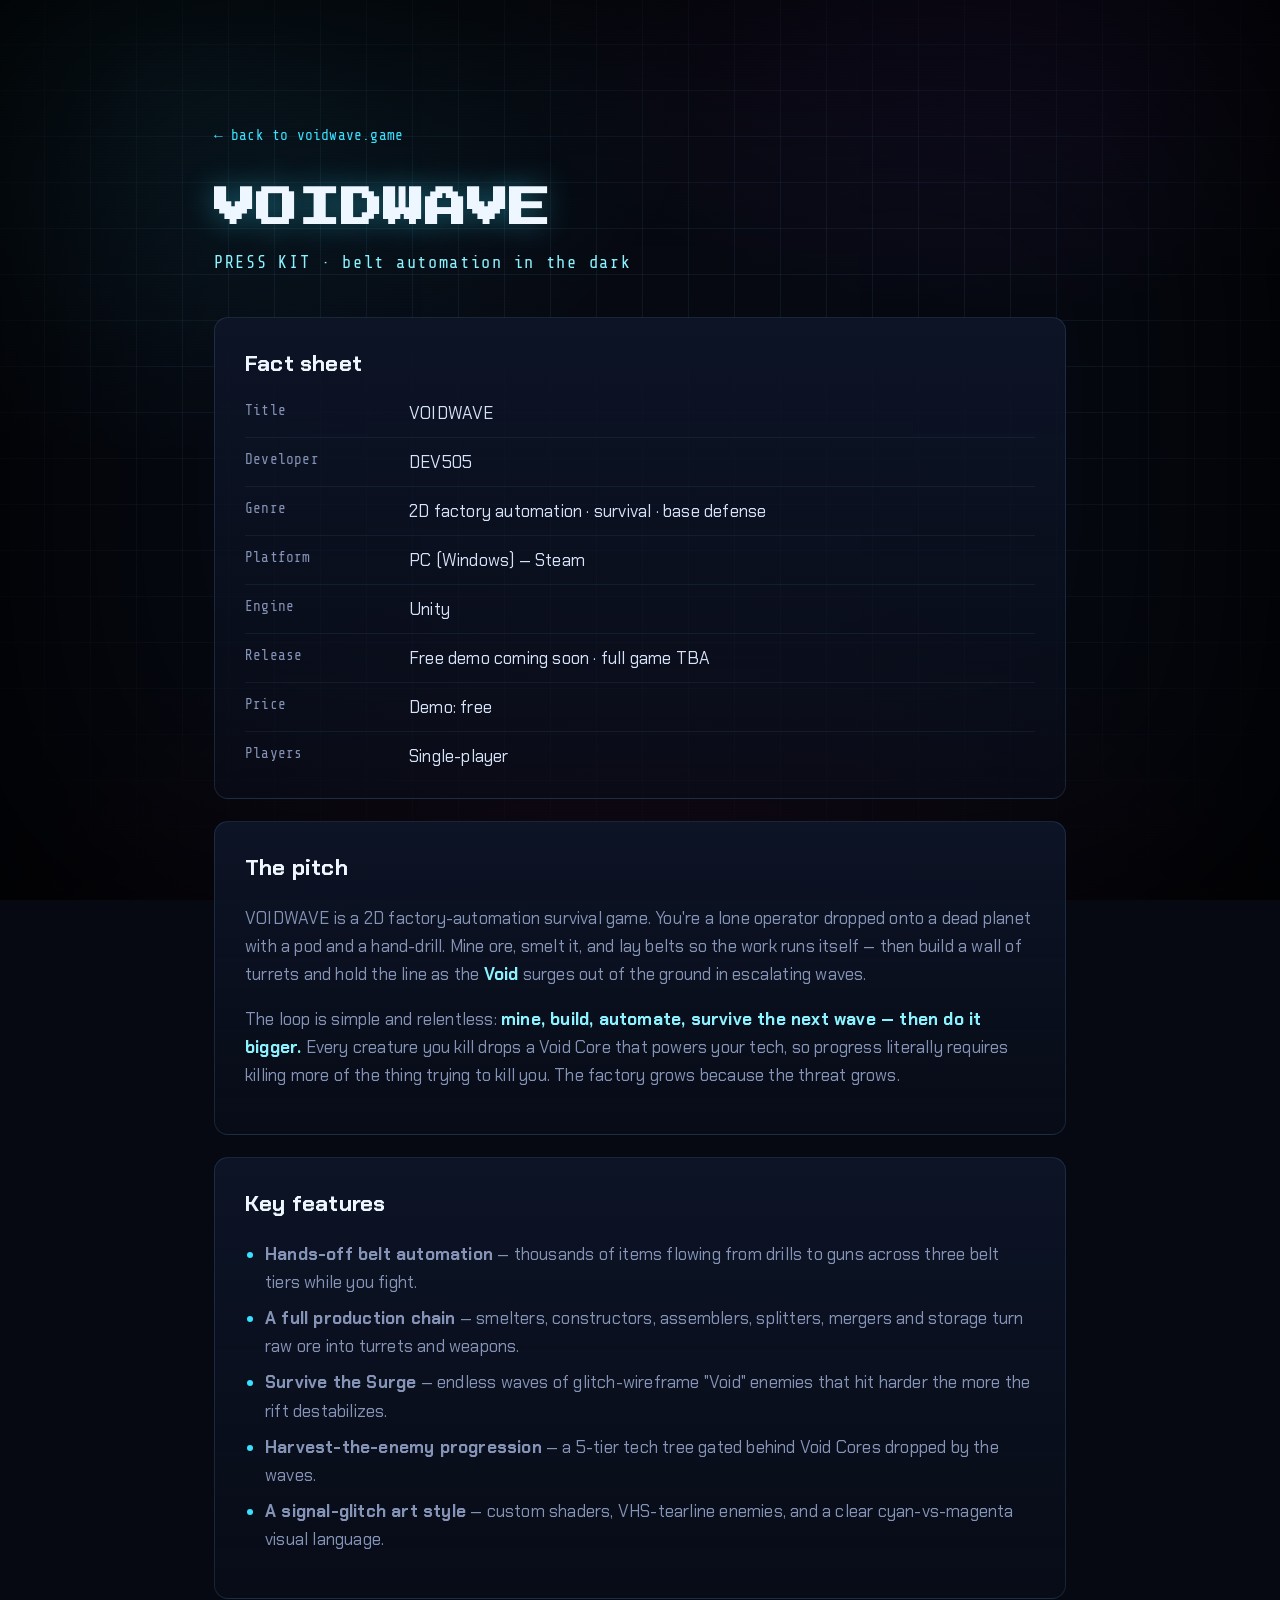
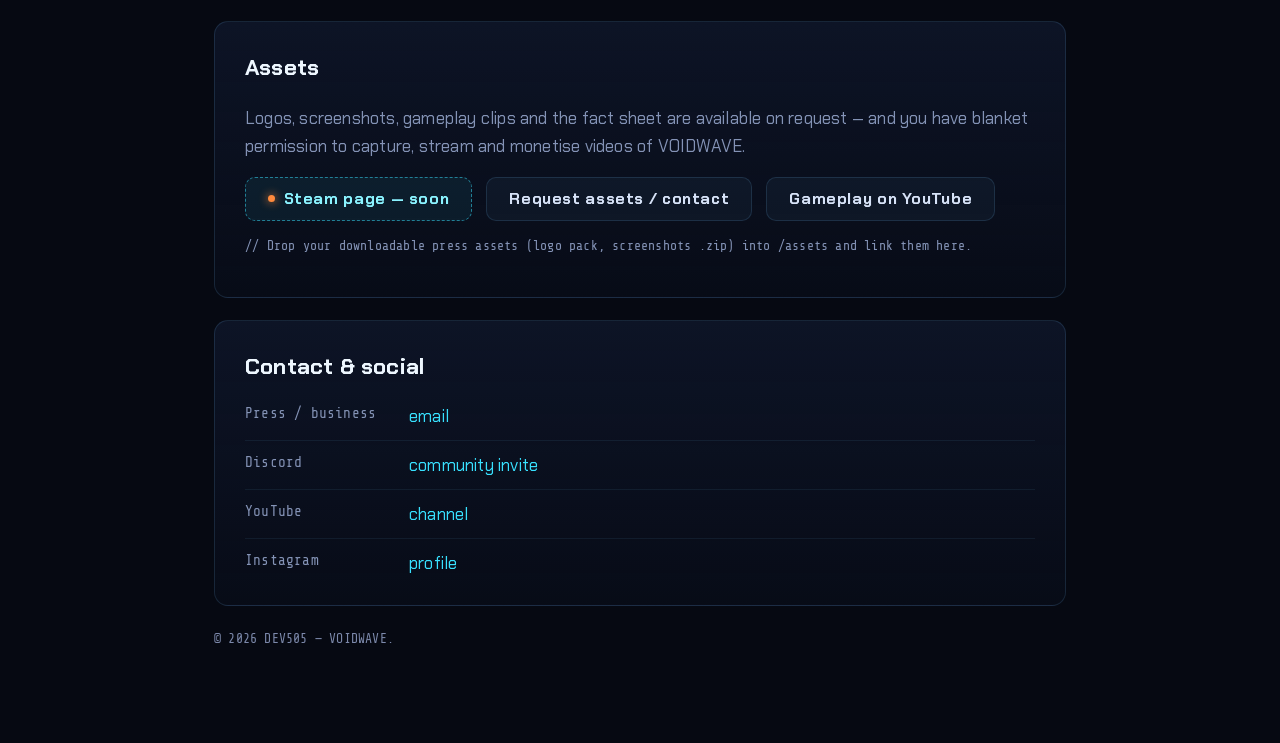
==== presskit.html @ dd219e82 "changed descriotion" ====
<!DOCTYPE html>
<html lang="en">
<head>
  <meta charset="UTF-8" />
  <meta name="viewport" content="width=device-width, initial-scale=1.0" />
  <title>VOIDWAVE — Press Kit</title>
  <meta name="description" content="Press kit for VOIDWAVE — a 2D factory-automation survival game. Fact sheet, description, features, and assets for press and content creators." />
  <meta name="theme-color" content="#060912" />
  <link rel="icon" type="image/svg+xml" href="assets/img/favicon.svg" />
  <link rel="preconnect" href="https://fonts.googleapis.com" />
  <link rel="preconnect" href="https://fonts.gstatic.com" crossorigin />
  <link href="https://fonts.googleapis.com/css2?family=Press+Start+2P&family=Chakra+Petch:wght@400;500;600;700&family=Share+Tech+Mono&display=swap" rel="stylesheet" />
  <link rel="stylesheet" href="css/style.css?v=202606302153" />
  <style>
    .pk-wrap { max-width: 900px; margin-inline: auto; padding: 120px 24px 80px; }
    .pk-back { font-family: var(--font-mono); color: var(--cyan); font-size: .9rem; }
    .pk-back:hover { color: var(--cyan-bri); }
    .pk-title { font-family: var(--font-disp); color: var(--white); font-size: clamp(1.6rem,5vw,2.6rem);
      margin: 26px 0 6px; text-shadow: 0 0 30px rgba(56,225,255,.4); }
    .pk-sub { font-family: var(--font-mono); color: var(--cyan-bri); letter-spacing: .1em; margin: 0 0 40px; }
    .pk-block { border: 1px solid var(--line); border-radius: var(--radius); padding: 28px 30px; margin-bottom: 22px;
      background: linear-gradient(180deg, var(--panel), rgba(10,15,29,.5)); }
    .pk-block h2 { font-family: var(--font-ui); font-weight: 700; color: var(--white); font-size: 1.4rem; margin: 0 0 16px; }
    .pk-facts { list-style: none; margin: 0; padding: 0; display: grid; gap: 10px; }
    .pk-facts li { display: grid; grid-template-columns: 150px 1fr; gap: 14px; border-top: 1px solid var(--line-soft); padding-top: 10px; }
    .pk-facts li:first-child { border-top: 0; padding-top: 0; }
    .pk-facts b { color: var(--muted); font-weight: 500; font-family: var(--font-mono); font-size: .9rem; }
    .pk-facts span { color: var(--text); }
    .pk-block p { color: var(--muted); }
    .pk-block p strong { color: var(--cyan-bri); }
    .pk-list { color: var(--muted); padding-left: 20px; }
    .pk-list li { margin-bottom: 8px; }
    .pk-list li::marker { color: var(--cyan); }
    .pk-assets { display: flex; gap: 14px; flex-wrap: wrap; }
    .pk-note { font-family: var(--font-mono); font-size: .82rem; color: var(--dim); margin-top: 14px; }
  </style>
</head>
<body>
  <div class="bg" aria-hidden="true">
    <div class="bg-grid"></div>
    <div class="bg-scanlines"></div>
    <div class="bg-vignette"></div>
  </div>

  <div class="pk-wrap">
    <a class="pk-back" href="index.html">← back to voidwave.game</a>
    <h1 class="pk-title">VOIDWAVE</h1>
    <p class="pk-sub">PRESS KIT · belt automation in the dark</p>

    <div class="pk-block">
      <h2>Fact sheet</h2>
      <ul class="pk-facts">
        <li><b>Title</b><span>VOIDWAVE</span></li>
        <li><b>Developer</b><span data-studio>DEV505</span></li>
        <li><b>Genre</b><span>2D factory automation · survival · base defense</span></li>
        <li><b>Platform</b><span>PC (Windows) — Steam</span></li>
        <li><b>Engine</b><span>Unity</span></li>
        <li><b>Release</b><span>Free demo coming soon · full game TBA</span></li>
        <li><b>Price</b><span>Demo: free</span></li>
        <li><b>Players</b><span>Single-player</span></li>
      </ul>
    </div>

    <div class="pk-block">
      <h2>The pitch</h2>
      <p>VOIDWAVE is a 2D factory-automation survival game. You're a lone operator dropped onto a
        dead planet with a pod and a hand-drill. Mine ore, smelt it, and lay belts so the work runs
        itself — then build a wall of turrets and hold the line as the <strong>Void</strong> surges
        out of the ground in escalating waves.</p>
      <p>The loop is simple and relentless: <strong>mine, build, automate, survive the next wave —
        then do it bigger.</strong> Every creature you kill drops a Void Core that powers your tech,
        so progress literally requires killing more of the thing trying to kill you. The factory
        grows because the threat grows.</p>
    </div>

    <div class="pk-block">
      <h2>Key features</h2>
      <ul class="pk-list">
        <li><strong>Hands-off belt automation</strong> — thousands of items flowing from drills to guns across three belt tiers while you fight.</li>
        <li><strong>A full production chain</strong> — smelters, constructors, assemblers, splitters, mergers and storage turn raw ore into turrets and weapons.</li>
        <li><strong>Survive the Surge</strong> — endless waves of glitch-wireframe "Void" enemies that hit harder the more the rift destabilizes.</li>
        <li><strong>Harvest-the-enemy progression</strong> — a 5-tier tech tree gated behind Void Cores dropped by the waves.</li>
        <li><strong>A signal-glitch art style</strong> — custom shaders, VHS-tearline enemies, and a clear cyan-vs-magenta visual language.</li>
      </ul>
    </div>

    <div class="pk-block">
      <h2>Assets</h2>
      <p>Logos, screenshots, gameplay clips and the fact sheet are available on request — and you have
        blanket permission to capture, stream and monetise videos of VOIDWAVE.</p>
      <div class="pk-assets">
        <a class="btn btn-primary" data-link="steam" data-soon="Steam page — soon" href="#" target="_blank" rel="noopener"><span class="btn-label">Steam page</span></a>
        <a class="btn btn-ghost" data-link="press" href="#">Request assets / contact</a>
        <a class="btn btn-ghost" data-link="youtube" href="#" target="_blank" rel="noopener">Gameplay on YouTube</a>
      </div>
      <p class="pk-note">// Drop your downloadable press assets (logo pack, screenshots .zip) into /assets and link them here.</p>
    </div>

    <div class="pk-block">
      <h2>Contact &amp; social</h2>
      <ul class="pk-facts">
        <li><b>Press / business</b><span><a data-link="press" href="#" style="color:var(--cyan)">email</a></span></li>
        <li><b>Discord</b><span><a data-link="discord" href="#" target="_blank" rel="noopener" style="color:var(--cyan)">community invite</a></span></li>
        <li><b>YouTube</b><span><a data-link="youtube" href="#" target="_blank" rel="noopener" style="color:var(--cyan)">channel</a></span></li>
        <li><b>Instagram</b><span><a data-link="instagram" href="#" target="_blank" rel="noopener" style="color:var(--cyan)">profile</a></span></li>
      </ul>
    </div>

    <p class="pk-note">© <span id="year">2026</span> <span data-studio>DEV505</span> — VOIDWAVE.</p>
  </div>

  <script src="js/config.js?v=202606302153"></script>
  <script src="js/main.js?v=202606302153"></script>
</body>
</html>
---- css/style.css ----
/* =====================================================================
   VOIDWAVE — landing page styles
   Color language (from the game): cyan = your infrastructure,
   magenta/purple = the Void, orange = heat & smelting.
   ===================================================================== */

:root {
  --bg:        #060912;
  --bg-2:      #0a0f1d;
  --panel:     #0d1426;
  --panel-2:   #111a30;
  --line:      rgba(120, 200, 255, 0.14);
  --line-soft: rgba(120, 200, 255, 0.08);

  --cyan:      #38e1ff;
  --cyan-bri:  #8af3ff;
  --magenta:   #ff2d9b;
  --pink:      #ff5bb0;
  --purple:    #a44bff;
  --orange:    #ff8a3d;

  --text:      #d6e2f7;
  --muted:     #8493b6;
  --dim:       #7c89ab; /* AA-contrast on --bg for small text */
  --white:     #eef7ff;

  --maxw: 1180px;
  --radius: 14px;
  --ease: cubic-bezier(.2, .7, .2, 1);

  --font-disp: 'Press Start 2P', monospace;
  --font-ui:   'Chakra Petch', system-ui, sans-serif;
  --font-mono: 'Share Tech Mono', ui-monospace, monospace;
}

* { box-sizing: border-box; }

html { scroll-behavior: smooth; }

body {
  margin: 0;
  background: var(--bg);
  color: var(--text);
  font-family: var(--font-ui);
  font-size: 17px;
  line-height: 1.65;
  letter-spacing: .2px;
  overflow-x: hidden;
  -webkit-font-smoothing: antialiased;
}

img, video { display: block; max-width: 100%; }
a { color: inherit; text-decoration: none; }

.wrap { width: 100%; max-width: var(--maxw); margin-inline: auto; padding-inline: 24px; }

.skip-link {
  position: fixed; top: -60px; left: 16px; z-index: 200;
  background: var(--cyan); color: #04121a; padding: 10px 16px;
  border-radius: 8px; font-weight: 700; transition: top .2s;
}
.skip-link:focus { top: 16px; }

:focus-visible { outline: 2px solid var(--cyan); outline-offset: 3px; border-radius: 4px; }

/* ============ ambient background ============ */
.bg { position: fixed; inset: 0; z-index: -2; overflow: hidden;
  background:
    radial-gradient(900px 600px at 78% -5%, rgba(164,75,255,.12), transparent 60%),
    radial-gradient(1000px 700px at 12% 8%, rgba(56,225,255,.10), transparent 55%),
    radial-gradient(1200px 900px at 50% 120%, rgba(255,45,155,.10), transparent 60%),
    var(--bg);
}
.bg-grid {
  position: absolute; inset: -2px;
  background-image:
    linear-gradient(var(--line-soft) 1px, transparent 1px),
    linear-gradient(90deg, var(--line-soft) 1px, transparent 1px);
  background-size: 46px 46px;
  mask-image: radial-gradient(ellipse 90% 80% at 50% 30%, #000 40%, transparent 100%);
}
.bg-blocks { position: absolute; inset: 0; }
.bg-blocks i {
  position: absolute; display: block; border: 1px solid rgba(120,200,255,.18);
  background: rgba(120,200,255,.03); animation: drift linear infinite;
}
@keyframes drift {
  from { transform: translateY(20px); opacity: 0; }
  10%  { opacity: .7; }
  90%  { opacity: .7; }
  to   { transform: translateY(-110vh); opacity: 0; }
}
.bg-scanlines {
  position: absolute; inset: 0; pointer-events: none; opacity: .35;
  background: repeating-linear-gradient(transparent 0 2px, rgba(0,0,0,.22) 2px 3px);
  mix-blend-mode: overlay;
}
.bg-vignette { position: absolute; inset: 0; pointer-events: none;
  box-shadow: inset 0 0 360px 60px rgba(0,0,0,.85); }

/* ============ buttons ============ */
.btn {
  --c: var(--cyan);
  display: inline-flex; align-items: center; gap: .55em;
  font-family: var(--font-ui); font-weight: 700; font-size: .98rem;
  letter-spacing: .04em; line-height: 1;
  padding: 13px 22px; border-radius: 10px; cursor: pointer;
  border: 1px solid transparent; transition: transform .18s var(--ease), box-shadow .2s, background .2s;
  white-space: nowrap;
}
.btn-lg { padding: 17px 30px; font-size: 1.05rem; }
.btn-ico { color: inherit; font-size: .85em; transform: translateY(-1px); }

.btn-primary {
  color: #06101a;
  background: linear-gradient(135deg, var(--cyan), #34c8ff 55%, var(--cyan-bri));
  box-shadow: 0 0 0 1px rgba(138,243,255,.5), 0 10px 30px -8px rgba(56,225,255,.6);
}
.btn-primary:hover { transform: translateY(-2px); box-shadow: 0 0 0 1px rgba(138,243,255,.8), 0 16px 40px -8px rgba(56,225,255,.75); }

.btn-ghost {
  color: var(--text);
  background: rgba(120,200,255,.05);
  border-color: var(--line);
}
.btn-ghost:hover { transform: translateY(-2px); border-color: var(--cyan); color: var(--white); background: rgba(56,225,255,.1); }

.btn-wishlist {
  color: #06101a; background: linear-gradient(135deg, var(--cyan), var(--cyan-bri));
  padding: 10px 16px; font-size: .9rem;
  box-shadow: 0 0 22px -6px rgba(56,225,255,.7);
}
.btn-wishlist:hover { transform: translateY(-1px); }

/* "Coming soon" Steam state (set steamLive:true in config to switch to a live link) */
.btn.is-soon {
  cursor: default; color: var(--cyan-bri);
  background: rgba(56,225,255,.07);
  border: 1px dashed rgba(56,225,255,.5);
  box-shadow: none;
}
.btn.is-soon:hover { transform: none; box-shadow: none; background: rgba(56,225,255,.07); }
.btn.is-soon .btn-ico { display: none; }
.btn.is-soon::before {
  content: ''; flex: none; width: 7px; height: 7px; border-radius: 50%;
  background: var(--orange); box-shadow: 0 0 10px var(--orange);
  animation: blink 1.6s steps(1) infinite;
}

/* ============ nav ============ */
.nav {
  position: fixed; top: 0; left: 0; right: 0; z-index: 100;
  transition: background .3s, border-color .3s, backdrop-filter .3s;
  border-bottom: 1px solid transparent;
}
.nav.scrolled {
  background: rgba(8,12,22,.82); backdrop-filter: blur(12px);
  border-bottom-color: var(--line);
}
.nav-inner {
  max-width: var(--maxw); margin-inline: auto; padding: 14px 24px;
  display: flex; align-items: center; gap: 22px;
}
.brand { display: inline-flex; align-items: center; gap: 12px; }
.brand-ring {
  width: 20px; height: 20px; border-radius: 50%; flex: none;
  border: 2px solid var(--cyan-bri);
  background: radial-gradient(circle at 50% 50%, #fff 0 18%, var(--pink) 30%, var(--purple) 60%, #160024 100%);
  box-shadow: 0 0 14px -2px var(--cyan), inset 0 0 6px rgba(0,0,0,.6);
}
.brand-name {
  font-family: var(--font-disp); font-size: .82rem; letter-spacing: .08em;
  color: var(--white); text-shadow: 0 0 16px rgba(56,225,255,.55);
}
.nav-menu { display: flex; align-items: center; flex: 1; gap: 22px; }
.nav-links { display: flex; gap: 26px; margin-right: auto; }
.nav-links a {
  font-size: .95rem; color: var(--muted); font-weight: 500;
  position: relative; padding: 4px 0; transition: color .2s;
}
.nav-links a::after {
  content: ''; position: absolute; left: 0; bottom: -2px; height: 2px; width: 0;
  background: var(--cyan); transition: width .25s var(--ease); box-shadow: 0 0 8px var(--cyan);
}
.nav-links a:hover { color: var(--white); }
.nav-links a:hover::after { width: 100%; }
.nav-actions { display: flex; align-items: center; gap: 14px; }
.social-ico {
  color: var(--muted); display: inline-grid; place-items: center;
  width: 34px; height: 34px; border-radius: 8px; transition: color .2s, background .2s, transform .2s;
}
.social-ico:hover { color: var(--white); background: rgba(120,200,255,.08); transform: translateY(-2px); }

/* pixel-art icons (sprite referenced via <use>) */
.px-defs { position: absolute; width: 0; height: 0; overflow: hidden; }
.px-ico { display: block; color: inherit; shape-rendering: crispEdges; image-rendering: pixelated; }

.nav-burger {
  display: none; flex-direction: column; gap: 5px; width: 42px; height: 38px;
  background: none; border: 1px solid var(--line); border-radius: 9px; cursor: pointer;
  align-items: center; justify-content: center;
}
.nav-burger span { width: 18px; height: 2px; background: var(--text); transition: .25s; }
.nav-burger[aria-expanded="true"] span:nth-child(1) { transform: translateY(7px) rotate(45deg); }
.nav-burger[aria-expanded="true"] span:nth-child(2) { opacity: 0; }
.nav-burger[aria-expanded="true"] span:nth-child(3) { transform: translateY(-7px) rotate(-45deg); }

/* ============ hero ============ */
.hero {
  position: relative; min-height: 100svh;
  display: flex; flex-direction: column; align-items: center; justify-content: center;
  text-align: center; padding: 120px 24px 80px; overflow: hidden;
}
.hero-media { position: absolute; inset: 0; z-index: -1; }
.hero-video {
  position: absolute; inset: 0; width: 100%; height: 100%; object-fit: cover;
  opacity: .32; filter: saturate(1.15) contrast(1.05);
  animation: heroFade 1.6s var(--ease) both;
}
@keyframes heroFade { from { opacity: 0; } to { opacity: .32; } }
.hero-media-fade {
  position: absolute; inset: 0; z-index: 1;
  background:
    radial-gradient(closest-side at 50% 44%, transparent 30%, rgba(6,9,18,.55) 75%, var(--bg) 100%),
    linear-gradient(to bottom, rgba(6,9,18,.5), transparent 30% 60%, var(--bg) 96%);
}

/* WebGL black-hole layer (progressive enhancement over the CSS .void-ring) */
.hero-shader {
  position: absolute; inset: 0; width: 100%; height: 100%;
  display: block; opacity: 0; pointer-events: none;
  transition: opacity 1.2s var(--ease);
}
.shader-on .hero-shader { opacity: 1; }
.shader-on .hero-video  { opacity: 0; }          /* still decoding — feeds the shader as a texture */
.shader-on .void-ring   { display: none; }       /* shader draws its own ring */

/* the void ring — a pure-CSS black hole */
.void-ring {
  position: absolute; top: 42%; left: 50%; translate: -50% -50%;
  width: min(620px, 86vw); aspect-ratio: 1; z-index: -1; pointer-events: none;
}
.void-ring .vr-orbit, .void-ring .vr-glow, .void-ring .vr-core {
  position: absolute; inset: 0; margin: auto; border-radius: 50%;
}
.vr-orbit {
  border: 2px solid rgba(170,240,255,.85);
  box-shadow: 0 0 60px 6px rgba(56,225,255,.55), inset 0 0 50px 4px rgba(56,225,255,.35);
  animation: ringSpin 26s linear infinite, ringPulse 6s ease-in-out infinite;
}
.vr-glow {
  width: 46%; height: 46%;
  background: radial-gradient(circle, rgba(255,91,176,.55), rgba(164,75,255,.25) 55%, transparent 72%);
  filter: blur(8px); animation: ringPulse 5s ease-in-out infinite;
}
.vr-core {
  width: 30%; height: 30%;
  background: radial-gradient(circle at 50% 50%, #fff 0 12%, var(--pink) 26%, var(--purple) 55%, #12001f 78%, transparent 82%);
  box-shadow: 0 0 60px 10px rgba(255,45,155,.45);
}
.vr-core::after {
  content: ''; position: absolute; inset: 0; margin: auto; width: 16%; height: 16%;
  background: #060009; border-radius: 50%; box-shadow: 0 0 18px 3px rgba(0,0,0,.9);
}
@keyframes ringSpin { to { transform: rotate(360deg); } }
@keyframes ringPulse { 0%,100% { opacity: .85; } 50% { opacity: 1; filter: brightness(1.18); } }

.hero-content { position: relative; max-width: 760px; }
.eyebrow {
  display: inline-flex; align-items: center; gap: 9px;
  font-family: var(--font-mono); font-size: .8rem; letter-spacing: .28em; text-transform: uppercase;
  color: var(--cyan-bri); margin: 0 0 22px;
  border: 1px solid var(--line); border-radius: 100px; padding: 7px 16px;
  background: rgba(56,225,255,.05);
}
.eyebrow .dot { width: 7px; height: 7px; border-radius: 50%; background: var(--magenta);
  box-shadow: 0 0 10px var(--magenta); animation: blink 1.8s steps(1) infinite; }
@keyframes blink { 50% { opacity: .25; } }

.hero-title {
  font-family: var(--font-disp); color: var(--white);
  font-size: clamp(1.7rem, 7.4vw, 5.2rem); line-height: 1; margin: 0 0 18px;
  letter-spacing: .02em; word-break: break-word; text-shadow: 0 0 30px rgba(56,225,255,.5), 0 0 60px rgba(164,75,255,.3);
}
.hero-tagline {
  font-family: var(--font-mono); color: var(--cyan-bri);
  font-size: clamp(1rem, 2.6vw, 1.5rem); letter-spacing: .12em; margin: 0 0 22px;
}
.hero-sub { color: var(--muted); font-size: 1.12rem; max-width: 620px; margin: 0 auto 34px; }
.hero-cta { display: flex; gap: 16px; justify-content: center; flex-wrap: wrap; }
.hero-cta.center { margin-top: 8px; }
.hero-note { margin-top: 22px; font-family: var(--font-mono); font-size: .85rem; color: var(--dim); letter-spacing: .05em; }

.scroll-cue {
  position: absolute; bottom: 26px; left: 50%; translate: -50% 0;
  width: 26px; height: 42px; border: 2px solid var(--line); border-radius: 14px;
  display: grid; place-items: start center; padding-top: 7px;
}
.scroll-cue span { width: 4px; height: 8px; border-radius: 2px; background: var(--cyan);
  box-shadow: 0 0 8px var(--cyan); animation: scrollDot 1.6s var(--ease) infinite; }
@keyframes scrollDot { 0% { transform: translateY(0); opacity: 1; } 70% { transform: translateY(14px); opacity: 0; } 100% { opacity: 0; } }

/* glitch text */
.glitch { position: relative; }
.glitch::before, .glitch::after {
  content: attr(data-text); position: absolute; inset: 0; pointer-events: none;
  clip-path: inset(0 0 0 0);
}
.glitch::before { color: var(--cyan); animation: glitchA 4.2s infinite steps(2); mix-blend-mode: screen; }
.glitch::after  { color: var(--magenta); animation: glitchB 3.4s infinite steps(2); mix-blend-mode: screen; }
@keyframes glitchA { 0%,92%,100% { transform: translate(0); opacity:0; } 93% { transform: translate(-3px,1px); opacity:.9; } 96% { transform: translate(2px,-1px); opacity:.6; } }
@keyframes glitchB { 0%,90%,100% { transform: translate(0); opacity:0; } 91% { transform: translate(3px,-1px); opacity:.9; } 95% { transform: translate(-2px,1px); opacity:.5; } }

/* ============ marquee ============ */
.marquee { overflow: hidden; border-block: 1px solid var(--line); background: rgba(8,12,22,.5);
  padding: 14px 0; }
.marquee-track { display: flex; width: max-content; animation: marquee 55s linear infinite; }
.marquee-group { display: flex; align-items: center; gap: 32px; padding-right: 32px; flex: none; }
.marquee span { font-family: var(--font-disp); font-size: .82rem; color: var(--muted); letter-spacing: .05em; white-space: nowrap; }
.marquee i { color: var(--magenta); font-style: normal; }
@keyframes marquee { from { transform: translateX(0); } to { transform: translateX(-50%); } }

/* ============ sections ============ */
.section { padding: clamp(70px, 11vw, 130px) 0; position: relative; }
.kicker { font-family: var(--font-mono); color: var(--cyan); letter-spacing: .2em; text-transform: uppercase;
  font-size: .82rem; margin: 0 0 14px; }
.h2 { font-family: var(--font-ui); font-weight: 700; color: var(--white);
  font-size: clamp(1.8rem, 4.4vw, 3rem); line-height: 1.08; margin: 0 0 18px; letter-spacing: -.01em; }
.h3 { font-family: var(--font-ui); font-weight: 700; color: var(--white); font-size: clamp(1.3rem, 2.6vw, 1.7rem); margin: 0 0 14px; }
.lead { font-size: 1.25rem; color: var(--text); margin: 0 0 18px; }
.body { color: var(--muted); margin: 0 0 16px; }
.body strong, .lead strong { color: var(--cyan-bri); font-weight: 700; }
.section-head { max-width: 720px; margin: 0 auto clamp(40px, 6vw, 64px); text-align: center; }
.section-sub { color: var(--muted); font-size: 1.1rem; margin: 0; }

/* about */
.about-grid { display: grid; grid-template-columns: 1.35fr 1fr; gap: clamp(34px, 6vw, 76px); align-items: center; }
.stat-list { list-style: none; margin: 0; padding: 0; display: grid; gap: 14px; }
.stat-list li {
  display: grid; grid-template-columns: auto 1fr; align-items: baseline; gap: 16px;
  padding: 18px 20px; border: 1px solid var(--line); border-radius: var(--radius);
  background: linear-gradient(180deg, var(--panel), rgba(13,20,38,.4));
}
.stat-list b { font-family: var(--font-disp); font-size: 1.15rem; color: var(--cyan-bri); letter-spacing: .02em; }
.stat-list span { color: var(--muted); font-size: .98rem; }

/* core loop */
.loop-grid { display: grid; grid-template-columns: repeat(4, 1fr); gap: 20px; }
.card {
  position: relative; border: 1px solid var(--line); border-radius: var(--radius);
  background: linear-gradient(180deg, var(--panel), rgba(10,15,29,.55));
  overflow: hidden; transition: transform .25s var(--ease), border-color .25s, box-shadow .25s;
}
.card::before {
  content: ''; position: absolute; inset: 0; pointer-events: none; opacity: .6;
  background: radial-gradient(120px 80px at 100% 0, var(--glow, transparent), transparent 70%);
}
.loop-card { padding: 26px 24px 28px; }
.loop-card[data-accent="cyan"]    { --glow: rgba(56,225,255,.22); }
.loop-card[data-accent="orange"]  { --glow: rgba(255,138,61,.22); }
.loop-card[data-accent="magenta"] { --glow: rgba(255,45,155,.22); }
.loop-card[data-accent="purple"]  { --glow: rgba(164,75,255,.22); }
.loop-card:hover { transform: translateY(-6px); border-color: rgba(120,200,255,.4); box-shadow: 0 24px 50px -24px rgba(0,0,0,.8); }
.loop-num { font-family: var(--font-disp); font-size: .9rem; color: var(--dim); display: block; margin-bottom: 18px; }
.loop-card h3 { font-family: var(--font-ui); font-weight: 700; color: var(--white); font-size: 1.3rem; margin: 0 0 10px; }
.loop-card p { color: var(--muted); font-size: .98rem; margin: 0; }

/* feature rows */
.feature-row { display: grid; grid-template-columns: 1fr 1fr; gap: clamp(32px, 6vw, 70px);
  align-items: center; margin-bottom: clamp(60px, 9vw, 110px); }
.feature-row:last-child { margin-bottom: 0; }
.feature-row.reverse .feature-text { order: 2; }
.ticks { list-style: none; margin: 18px 0 0; padding: 0; display: grid; gap: 11px; }
.ticks li { position: relative; padding-left: 30px; color: var(--text); font-size: 1rem; }
.ticks li::before {
  content: '◢'; position: absolute; left: 0; top: 1px; color: var(--cyan);
  font-size: .8rem; text-shadow: 0 0 8px var(--cyan);
}
.feature-media {
  position: relative; border: 1px solid var(--line); border-radius: var(--radius); overflow: hidden;
  aspect-ratio: 16 / 10; background: var(--bg-2);
  box-shadow: 0 30px 70px -30px rgba(0,0,0,.9), 0 0 0 1px rgba(56,225,255,.05);
}
.feature-media::after {
  content: ''; position: absolute; inset: 0; pointer-events: none;
  box-shadow: inset 0 0 70px rgba(0,0,0,.6);
  background: repeating-linear-gradient(transparent 0 3px, rgba(0,0,0,.12) 3px 4px); opacity: .5;
}
.feature-media .clip { width: 100%; height: 100%; object-fit: cover; }

/* the void */
.void-grid { display: grid; grid-template-columns: repeat(auto-fit, minmax(150px, 1fr)); gap: 16px; }
.void-card { padding: 26px 18px; text-align: center; }
.void-card:hover { transform: translateY(-6px); border-color: rgba(255,45,155,.45); box-shadow: 0 24px 50px -24px rgba(255,45,155,.3); }
.void-card h3 { font-family: var(--font-ui); font-weight: 700; color: var(--white); font-size: 1.12rem; margin: 16px 0 4px; }
.vc-role { font-family: var(--font-mono); font-size: .78rem; letter-spacing: .08em; color: var(--pink); margin: 0 0 16px; text-transform: uppercase; }
.vc-stats { display: grid; gap: 6px; margin: 0; }
.vc-stats div { display: flex; justify-content: space-between; font-size: .9rem;
  border-top: 1px solid var(--line-soft); padding-top: 6px; }
.vc-stats dt { color: var(--dim); margin: 0; }
.vc-stats dd { color: var(--text); margin: 0; font-family: var(--font-mono); }
/* animated wireframe enemies — rendered by js/enemies.js (matches the engine) */
.vc-gif {
  display: block; width: 118px; height: 118px; margin: 0 auto 8px;
  border-radius: 10px; border: 1px solid var(--line-soft);
  object-fit: cover; background: #0a0f1d;
}

/* media gallery */
.gallery { display: grid; grid-template-columns: repeat(3, 1fr); gap: 18px; }
.shot {
  position: relative; aspect-ratio: 16 / 10; border: 1px solid var(--line); border-radius: var(--radius);
  overflow: hidden; cursor: pointer; padding: 0; background: var(--bg-2);
  transition: transform .25s var(--ease), border-color .25s, box-shadow .25s;
}
.shot video { width: 100%; height: 100%; object-fit: cover; }
.shot .play {
  position: absolute; inset: 0; margin: auto; width: 56px; height: 56px;
  display: grid; place-items: center; border-radius: 50%; color: var(--white);
  background: rgba(6,9,18,.55); border: 1px solid rgba(170,240,255,.6); backdrop-filter: blur(4px);
  font-size: 1.1rem; padding-left: 4px; transition: transform .25s, background .25s; pointer-events: none;
}
.shot::after { content: ''; position: absolute; inset: 0; pointer-events: none;
  box-shadow: inset 0 0 60px rgba(0,0,0,.5); }
.shot:hover { transform: translateY(-5px); border-color: var(--cyan); box-shadow: 0 24px 50px -24px rgba(56,225,255,.4); }
.shot:hover .play { transform: scale(1.1); background: rgba(56,225,255,.25); }

/* cta band */
.cta-band { text-align: center; border-block: 1px solid var(--line);
  background:
    radial-gradient(600px 300px at 50% 0%, rgba(164,75,255,.14), transparent 70%),
    radial-gradient(700px 360px at 50% 100%, rgba(56,225,255,.1), transparent 70%); }
.cta-inner { position: relative; max-width: 720px; }
.cta-inner .void-ring.small { position: relative; top: auto; left: auto; translate: 0;
  width: 130px; margin: 0 auto 26px; }
.cta-inner .void-ring.small .vr-orbit { box-shadow: 0 0 30px 2px rgba(56,225,255,.5), inset 0 0 24px rgba(56,225,255,.3); }

/* community */
.community-grid { display: grid; grid-template-columns: repeat(3, 1fr); gap: 20px; }
.community-card { padding: 30px 26px; display: block; }
.community-card[data-accent="purple"]  { --glow: rgba(164,75,255,.26); }
.community-card[data-accent="magenta"] { --glow: rgba(255,45,155,.26); }
.community-card[data-accent="cyan"]    { --glow: rgba(56,225,255,.26); }
.community-card:hover { transform: translateY(-6px); border-color: rgba(120,200,255,.4); box-shadow: 0 24px 50px -24px rgba(0,0,0,.8); }
.cc-ico { display: inline-grid; place-items: center; width: 54px; height: 54px; border-radius: 12px;
  color: var(--white); background: rgba(120,200,255,.07); border: 1px solid var(--line); margin-bottom: 18px; }
.community-card h3 { font-family: var(--font-ui); font-weight: 700; color: var(--white); font-size: 1.3rem; margin: 0 0 8px; }
.community-card p { color: var(--muted); margin: 0 0 18px; }
.cc-go { font-family: var(--font-mono); color: var(--cyan); font-size: .92rem; letter-spacing: .04em; }

/* press */
.press-inner { display: flex; align-items: center; justify-content: space-between; gap: 30px;
  border: 1px solid var(--line); border-radius: var(--radius); padding: clamp(28px, 5vw, 48px);
  background: linear-gradient(180deg, var(--panel), rgba(10,15,29,.5)); flex-wrap: wrap; }
.press-inner .h2 { margin-bottom: 10px; }
.press-actions { display: flex; gap: 14px; flex-wrap: wrap; }

/* footer */
.footer { border-top: 1px solid var(--line); background: rgba(6,9,18,.7); padding-top: 56px; }
.footer-inner { display: grid; grid-template-columns: 1.4fr 1fr auto; gap: 30px; align-items: start;
  padding-bottom: 36px; }
.footer-tag { font-family: var(--font-mono); color: var(--dim); margin: 14px 0 0; font-size: .9rem; }
.footer-links { display: flex; flex-direction: column; gap: 10px; }
.footer-links a { color: var(--muted); font-size: .98rem; transition: color .2s; }
.footer-links a:hover { color: var(--cyan-bri); }
.footer-social { display: flex; gap: 10px; }
.footer-bottom { display: flex; justify-content: space-between; align-items: center; gap: 16px;
  border-top: 1px solid var(--line-soft); padding: 22px 0; flex-wrap: wrap; }
.footer-bottom p { margin: 0; color: var(--dim); font-size: .85rem; }
.footer-made { font-family: var(--font-mono); }

/* lightbox */
.lightbox {
  position: fixed; inset: 0; z-index: 300; display: none; place-items: center;
  background: rgba(4,6,12,.92); backdrop-filter: blur(8px); padding: 24px;
}
.lightbox.open { display: grid; }
.lb-video { width: min(1100px, 94vw); max-height: 86vh; border-radius: 12px;
  border: 1px solid var(--line); box-shadow: 0 40px 100px -30px #000; background: #000; }
.lb-close {
  position: absolute; top: 22px; right: 24px; width: 46px; height: 46px; border-radius: 10px;
  background: rgba(120,200,255,.08); border: 1px solid var(--line); color: var(--white);
  font-size: 1.2rem; cursor: pointer; transition: background .2s, transform .2s;
}
.lb-close:hover { background: rgba(255,45,155,.2); transform: rotate(90deg); }

/* ============ reveal ============ */
.reveal { opacity: 0; transform: translateY(26px); transition: opacity .7s var(--ease), transform .7s var(--ease); }
.reveal.in { opacity: 1; transform: none; }

/* ============ responsive ============ */
@media (max-width: 940px) {
  .nav-menu {
    position: fixed; inset: 64px 0 auto 0; flex-direction: column; align-items: stretch; gap: 0;
    background: rgba(8,12,22,.97); backdrop-filter: blur(14px); border-bottom: 1px solid var(--line);
    padding: 8px 24px 18px; transform: translateY(-130%); transition: transform .3s var(--ease); flex: none;
  }
  .nav-menu.open { transform: translateY(0); }
  .nav-links { flex-direction: column; gap: 0; margin-right: 0; }
  .nav-links a { padding: 14px 0; border-bottom: 1px solid var(--line-soft); width: 100%; }
  .nav-actions { justify-content: center; gap: 22px; padding: 16px 0 4px; }
  .nav-burger { display: flex; margin-left: auto; }
  .about-grid { grid-template-columns: 1fr; }
  .loop-grid { grid-template-columns: repeat(2, 1fr); }
  .void-grid { grid-template-columns: repeat(3, 1fr); }
  .feature-row, .feature-row.reverse { grid-template-columns: 1fr; }
  .feature-row.reverse .feature-text { order: 0; }
  .gallery { grid-template-columns: repeat(2, 1fr); }
  .community-grid { grid-template-columns: 1fr; }
  .footer-inner { grid-template-columns: 1fr 1fr; }
}
@media (max-width: 560px) {
  body { font-size: 16px; }
  .nav-menu { top: 62px; }
  .loop-grid { grid-template-columns: 1fr; }
  .void-grid { grid-template-columns: 1fr 1fr; }
  .gallery { grid-template-columns: 1fr; }
  .footer-inner { grid-template-columns: 1fr; }
  .press-inner { flex-direction: column; align-items: flex-start; }
  .hero-cta .btn { width: 100%; justify-content: center; }
}

/* ============ reduced motion ============ */
@media (prefers-reduced-motion: reduce) {
  *, *::before, *::after { animation-duration: .001ms !important; animation-iteration-count: 1 !important; transition-duration: .001ms !important; scroll-behavior: auto !important; }
  .hero-video { display: none; }
  .reveal { opacity: 1; transform: none; }
}
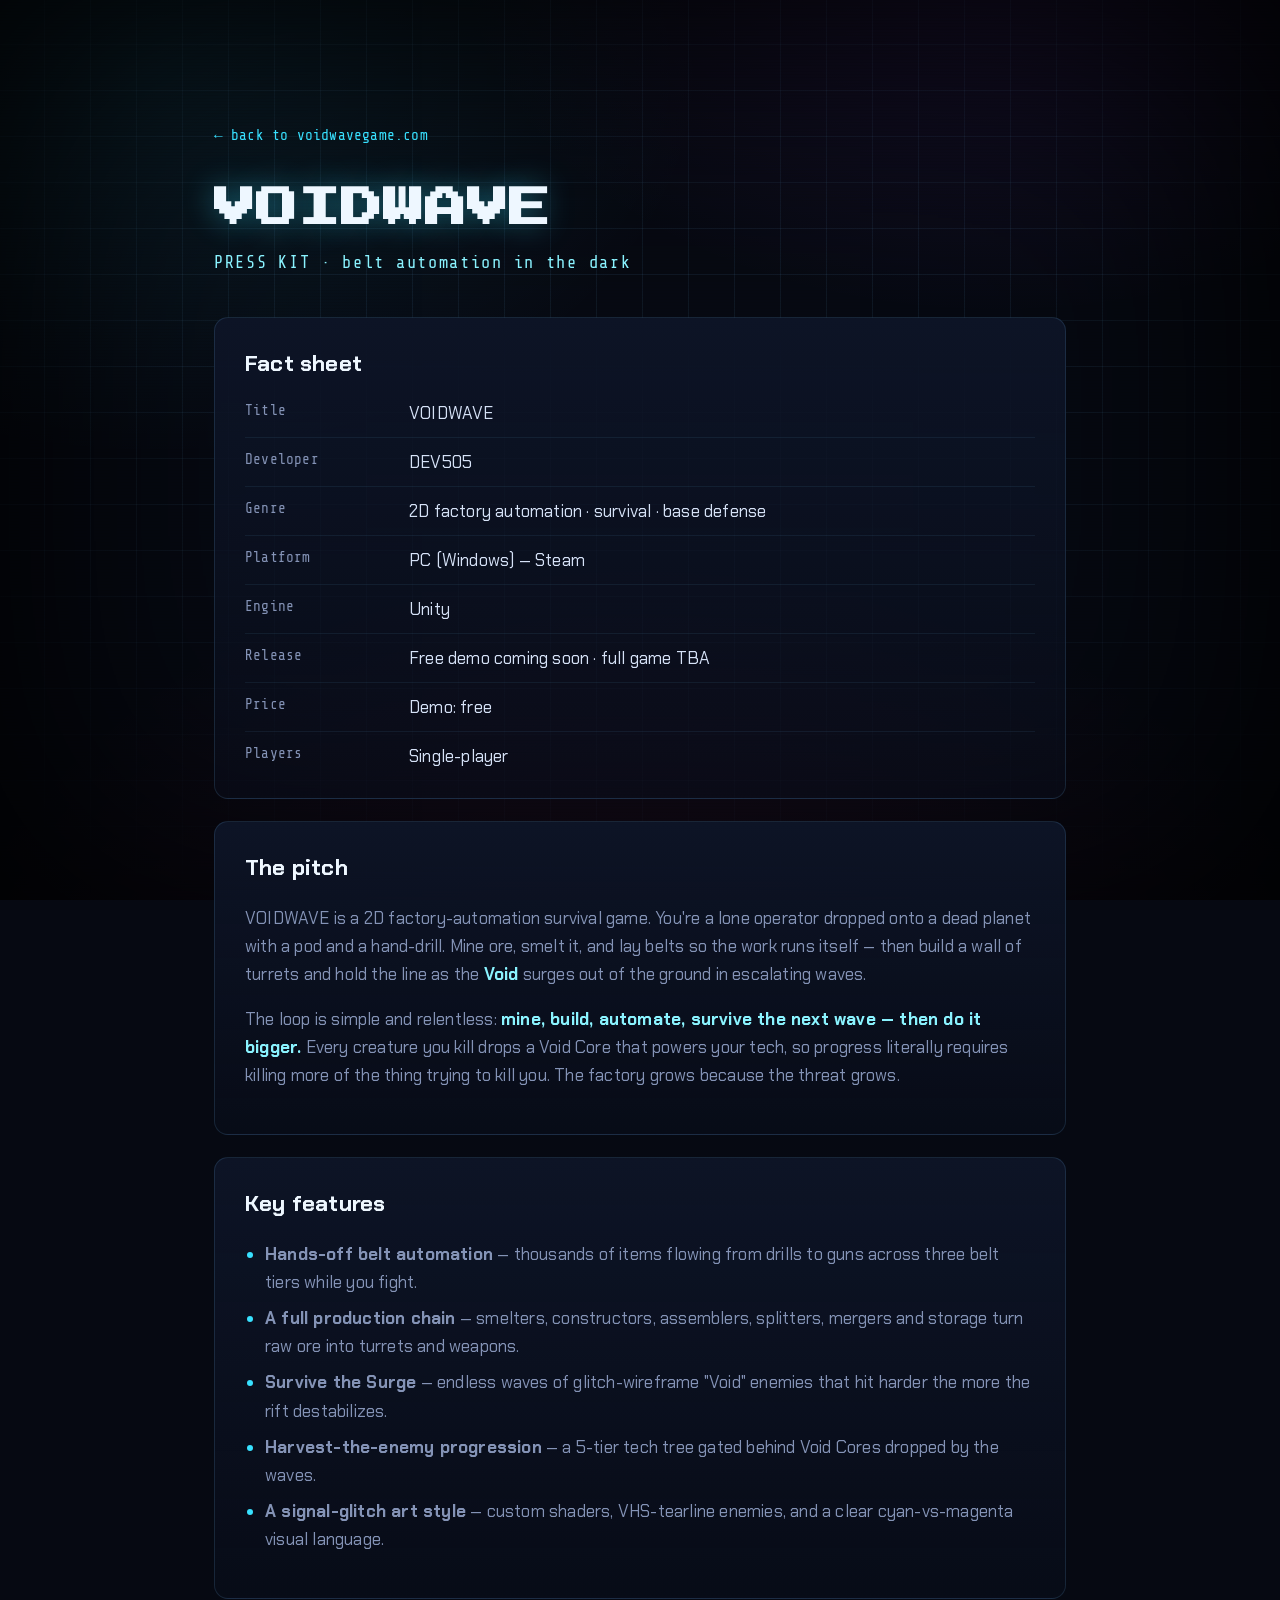
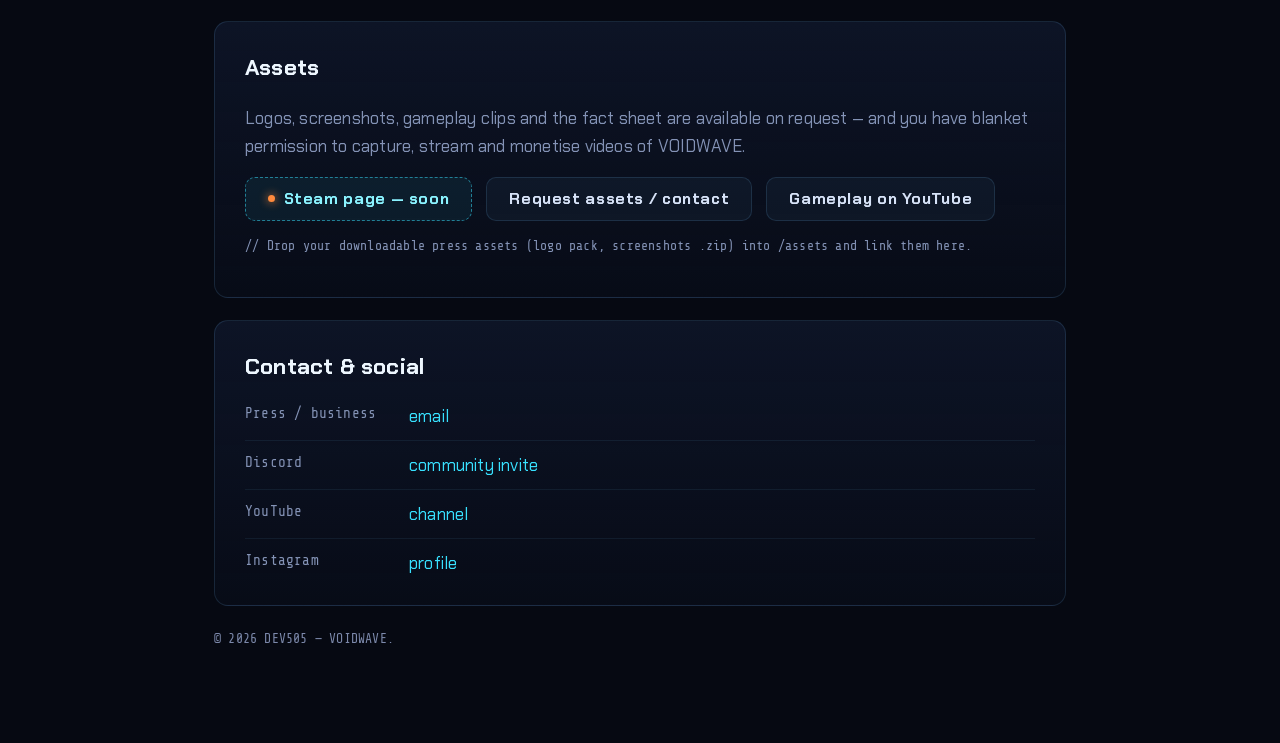
==== commit f8b9e158: "Added domen" ====
--- a/presskit.html
+++ b/presskit.html
@@ -10,7 +10,7 @@
   <link rel="preconnect" href="https://fonts.googleapis.com" />
   <link rel="preconnect" href="https://fonts.gstatic.com" crossorigin />
   <link href="https://fonts.googleapis.com/css2?family=Press+Start+2P&family=Chakra+Petch:wght@400;500;600;700&family=Share+Tech+Mono&display=swap" rel="stylesheet" />
-  <link rel="stylesheet" href="css/style.css?v=202606302153" />
+  <link rel="stylesheet" href="css/style.css?v=202606302243" />
   <style>
     .pk-wrap { max-width: 900px; margin-inline: auto; padding: 120px 24px 80px; }
     .pk-back { font-family: var(--font-mono); color: var(--cyan); font-size: .9rem; }
@@ -43,7 +43,7 @@
   </div>
 
   <div class="pk-wrap">
-    <a class="pk-back" href="index.html">← back to voidwave.game</a>
+    <a class="pk-back" href="index.html">← back to voidwavegame.com</a>
     <h1 class="pk-title">VOIDWAVE</h1>
     <p class="pk-sub">PRESS KIT · belt automation in the dark</p>
 
@@ -109,7 +109,7 @@
     <p class="pk-note">© <span id="year">2026</span> <span data-studio>DEV505</span> — VOIDWAVE.</p>
   </div>
 
-  <script src="js/config.js?v=202606302153"></script>
-  <script src="js/main.js?v=202606302153"></script>
+  <script src="js/config.js?v=202606302243"></script>
+  <script src="js/main.js?v=202606302243"></script>
 </body>
 </html>
--- a/css/style.css
+++ b/css/style.css
@@ -389,8 +389,8 @@
 .feature-media .clip { width: 100%; height: 100%; object-fit: cover; }
 
 /* the void */
-.void-grid { display: grid; grid-template-columns: repeat(auto-fit, minmax(150px, 1fr)); gap: 16px; }
-.void-card { padding: 26px 18px; text-align: center; }
+.void-grid { display: flex; flex-wrap: wrap; justify-content: center; gap: 16px; }
+.void-card { flex: 1 1 160px; max-width: 200px; padding: 26px 18px; text-align: center; }
 .void-card:hover { transform: translateY(-6px); border-color: rgba(255,45,155,.45); box-shadow: 0 24px 50px -24px rgba(255,45,155,.3); }
 .void-card h3 { font-family: var(--font-ui); font-weight: 700; color: var(--white); font-size: 1.12rem; margin: 16px 0 4px; }
 .vc-role { font-family: var(--font-mono); font-size: .78rem; letter-spacing: .08em; color: var(--pink); margin: 0 0 16px; text-transform: uppercase; }
@@ -399,12 +399,35 @@
   border-top: 1px solid var(--line-soft); padding-top: 6px; }
 .vc-stats dt { color: var(--dim); margin: 0; }
 .vc-stats dd { color: var(--text); margin: 0; font-family: var(--font-mono); }
-/* animated wireframe enemies — rendered by js/enemies.js (matches the engine) */
+/* enemy roster — real in-game capture GIFs in a framed "specimen" window */
 .vc-gif {
   display: block; width: 118px; height: 118px; margin: 0 auto 8px;
   border-radius: 10px; border: 1px solid var(--line-soft);
   object-fit: cover; background: #0a0f1d;
 }
+
+/* "more incoming" teaser card — a glitching unknown specimen */
+.vc-unknown {
+  position: relative; display: grid; place-items: center; overflow: hidden;
+  width: 118px; height: 118px; margin: 0 auto 8px;
+  border-radius: 10px; border: 1px dashed rgba(255,91,176,.45); background: #0a0f1d;
+}
+.vc-unknown::before {
+  content: ''; position: absolute; inset: 0; pointer-events: none;
+  background: repeating-linear-gradient(transparent 0 3px, rgba(120,200,255,.06) 3px 4px);
+}
+.vc-q {
+  position: relative; font-family: var(--font-disp); font-size: 2.5rem; line-height: 1;
+  color: var(--white); text-shadow: 0 0 16px rgba(255,45,155,.6);
+  animation: qPulse 2.6s ease-in-out infinite;
+}
+.vc-q::before, .vc-q::after { content: '?'; position: absolute; inset: 0; mix-blend-mode: screen; }
+.vc-q::before { color: var(--cyan); animation: qGlitchA 3.2s infinite steps(2); }
+.vc-q::after { color: var(--magenta); animation: qGlitchB 2.6s infinite steps(2); }
+@keyframes qPulse { 0%,100% { opacity: .82; } 50% { opacity: 1; } }
+@keyframes qGlitchA { 0%,90%,100% { transform: translate(0); opacity: 0; } 92% { transform: translate(-3px,1px); opacity: .9; } 96% { transform: translate(2px,-1px); opacity: .6; } }
+@keyframes qGlitchB { 0%,88%,100% { transform: translate(0); opacity: 0; } 90% { transform: translate(3px,-1px); opacity: .9; } 95% { transform: translate(-2px,1px); opacity: .5; } }
+.void-card-more .vc-role { color: var(--cyan-bri); }
 
 /* media gallery */
 .gallery { display: grid; grid-template-columns: repeat(3, 1fr); gap: 18px; }
